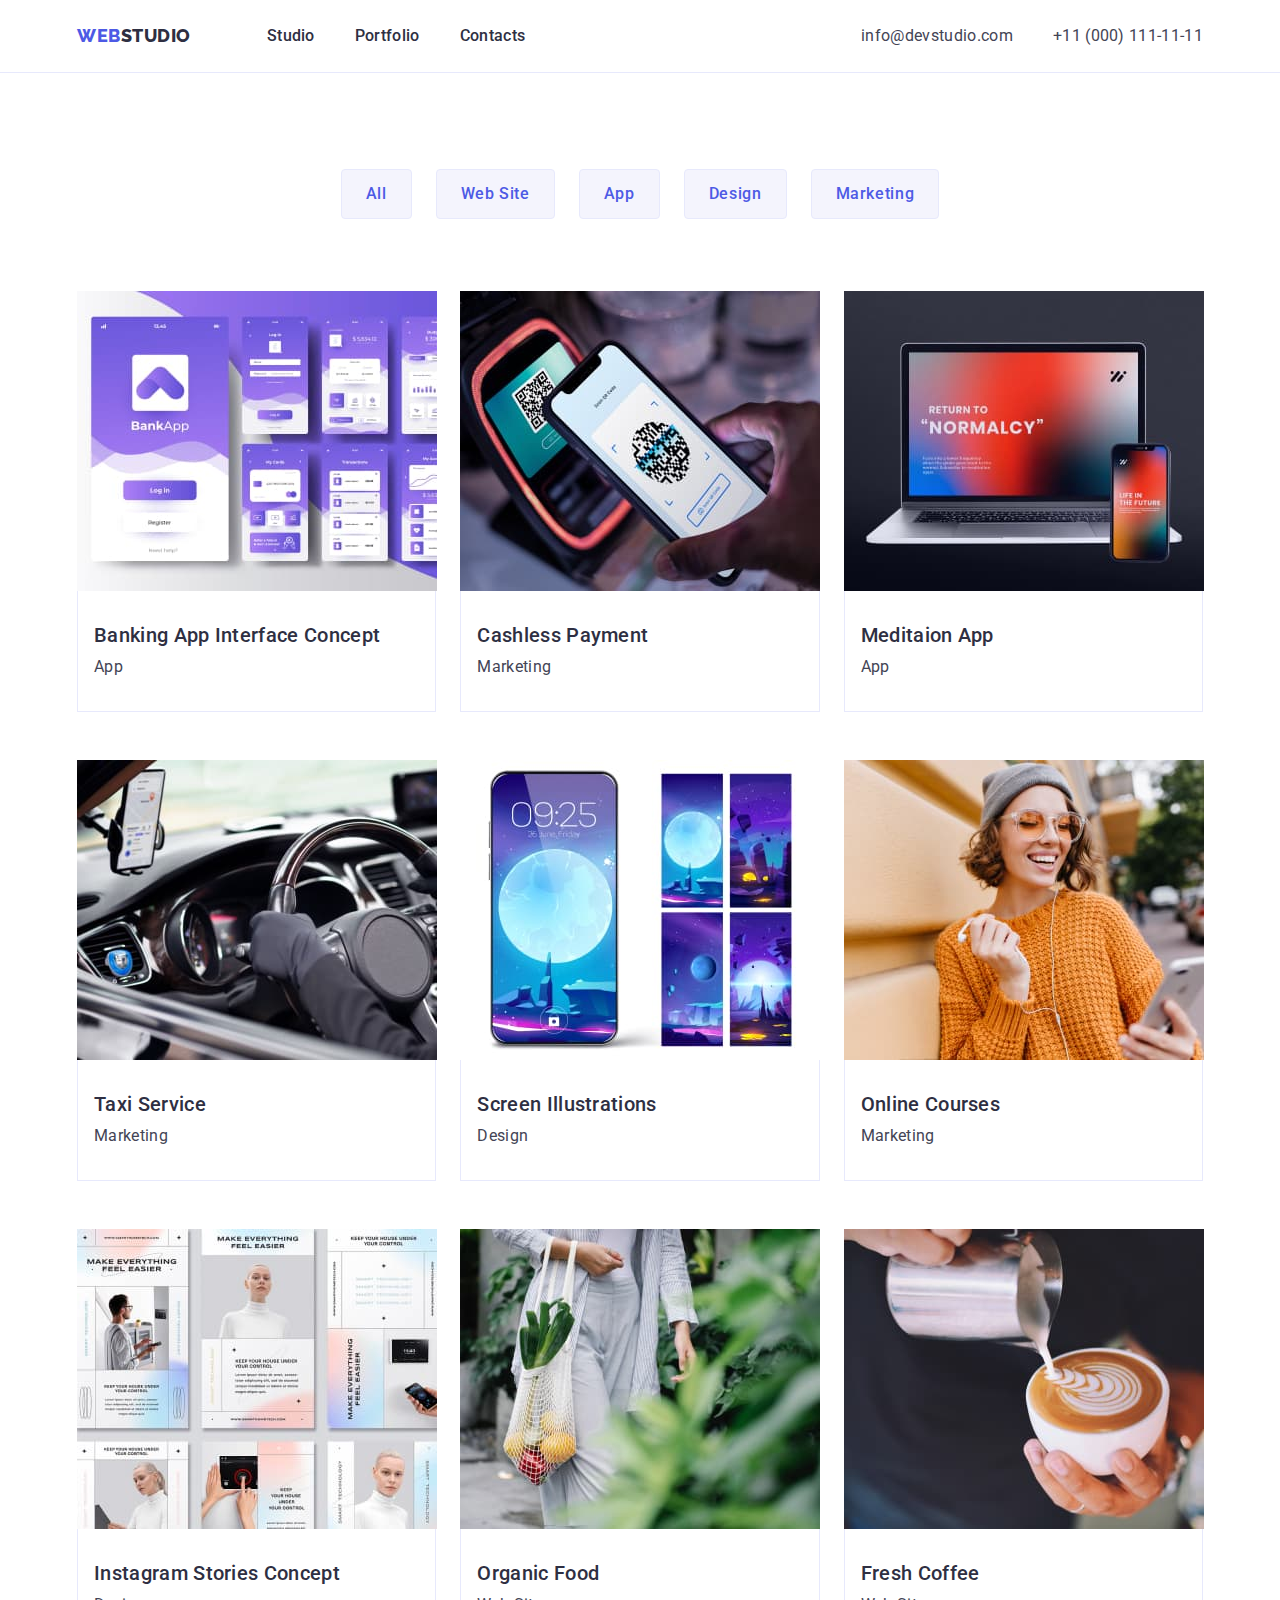
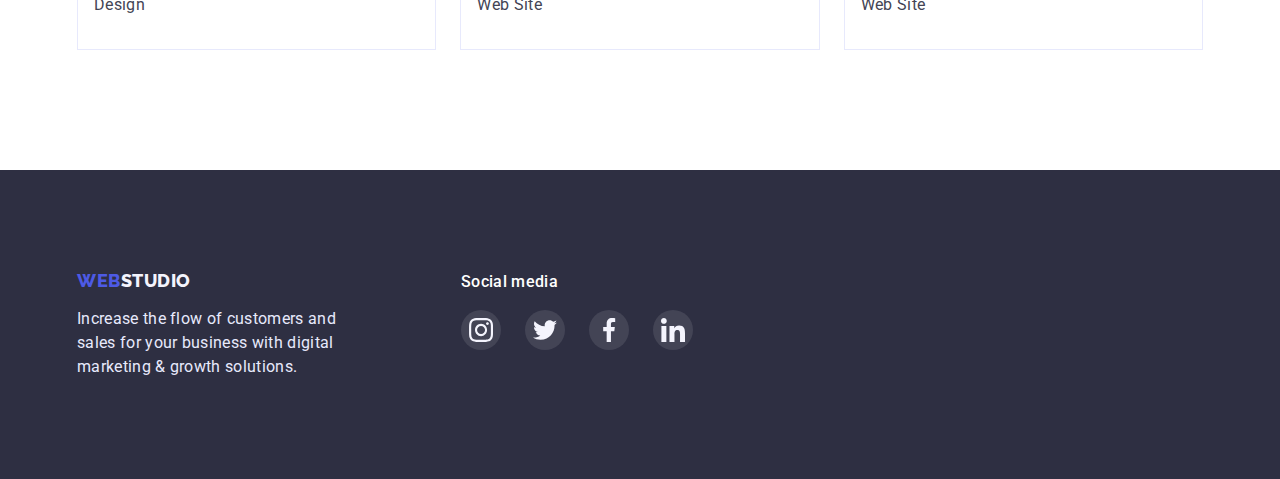
==== portfolio.html @ e767405e "Initial commit" ====
<!DOCTYPE html>
<html lang="en">

<head>
    <meta charset="UTF-8">
    <meta http-equiv="X-UA-Compatible" content="IE=edge">
    <meta name="viewport" content="width=device-width, initial-scale=1.0">
    <title>WebStudio</title>
    <link rel="stylesheet" href="https://cdnjs.cloudflare.com/ajax/libs/modern-normalize/1.1.0/modern-normalize.css"
        integrity="sha512-Y0MM+V6ymRKN2zStTqzQ227DWhhp4Mzdo6gnlRnuaNCbc+YN/ZH0sBCLTM4M0oSy9c9VKiCvd4Jk44aCLrNS5Q=="
        crossorigin="anonymous" referrerpolicy="no-referrer" />
    <link rel="preconnect" href="https://fonts.googleapis.com">
    <link rel="preconnect" href="https://fonts.gstatic.com" crossorigin>
    <link
        href="https://fonts.googleapis.com/css2?family=Raleway:wght@800&family=Roboto:wght@400;500;700;900&display=swap"
        rel="stylesheet">
    <link rel="stylesheet" href="./css/styles.css">
</head>

<body>
    <!-- Header -->
    <header class="header">
        <div class="container header-container">
            <nav class="header-nav">
                <a href="./index.html" class="header-logo"><span class="logo-accent">Web</span>Studio</a>

                <ul class="header-list">

                    <li class="header-item"><a href="./index.html" class="header-link">Studio</a></li>
                    <li class="header-item"><a href="./portfolio.html" class="header-link">Portfolio</a></li>
                    <li class="header-item"><a href="" class="header-link">Contacts</a></li>
                </ul>
            </nav>
            <address class="address">
                <ul class="address-list">
                    <li class="address-item"><a href="mailto:info@devstudio.com"
                            class="address-mail">info@devstudio.com</a>
                    </li>
                    <li class="address-item"><a href="tel:+110001111111" class="address-tel">+11 (000) 111-11-11</a>
                    </li>
                </ul>
        </div>
        </address>
    </header>
    <main>
        <!-- Portfolio -->
        <section class="portfolio">
            <div class="container">
                <h1 class="portfolio-title visually-hidden">Portfolio</h1>
                <ul class="portfolio-list">
                    <li class="portfolio-item"><button type="button" class="portfolio-btn">All</button></li>
                    <li class="portfolio-item"><button type="button" class="portfolio-btn">Web Site</button></li>
                    <li class="portfolio-item"><button type="button" class="portfolio-btn">App</button></li>
                    <li class="portfolio-item"><button type="button" class="portfolio-btn">Design</button></li>
                    <li class="portfolio-item"><button type="button" class="portfolio-btn">Marketing</button></li>
                </ul>

                <!-- Gallery -->
                <ul class="gallery-list">
                    <li class="gallery-item">
                        <a href="" class="gallery-link"> <img src="./imgn-portfolio/bank.jpg" alt="Bank App" width="360"
                                height="300">
                            <div class="portfolio-card">
                                <h3 class="gallery-subtitle">Banking App Interface Concept</h3>
                                <p class="gallery-text">App</p>
                            </div>
                        </a>
                    </li>
                    <li class="gallery-item">
                        <a href="" class="gallery-link"> <img src="./imgn-portfolio/cash.jpg" alt="Apple Pay"
                                width="360" height="300">
                            <div class="portfolio-card">
                                <h3 class="gallery-subtitle">Cashless Payment</h3>
                                <p class="gallery-text">Marketing</p>
                            </div>
                        </a>
                    </li>
                    <li class="gallery-item">
                        <a href="" class="gallery-link"> <img src="./imgn-portfolio/meditation.jpg"
                                alt="Laptop and phone" width="360" height="300">
                            <div class="portfolio-card">
                                <h3 class="gallery-subtitle">Meditaion App</h3>
                                <p class="gallery-text">App</p>
                            </div>
                        </a>
                    </li>
                    <li class="gallery-item">
                        <a href="" class="gallery-link"> <img src="./imgn-portfolio/taxi.jpg" alt="Taxi Service"
                                width="360" height="300">
                            <div class="portfolio-card">
                                <h3 class="gallery-subtitle">Taxi Service</h3>
                                <p class="gallery-text">Marketing</p>
                            </div>
                        </a>
                    </li>
                    <li class="gallery-item">
                        <a href="" class="gallery-link"> <img src="./imgn-portfolio/phone.jpg" alt="Phone" width="360"
                                height="300">
                            <div class="portfolio-card">
                                <h3 class="gallery-subtitle">Screen Illustrations</h3>
                                <p class="gallery-text">Design</p>
                            </div>
                        </a>
                    </li>
                    <li class="gallery-item">
                        <a href="" class="gallery-link"> <img src="./imgn-portfolio/girlwithphone.jpg"
                                alt="Girl with phone" width="360" height="300">
                            <div class="portfolio-card">
                                <h3 class="gallery-subtitle">Online Courses</h3>
                                <p class="gallery-text">Marketing</p>
                            </div>
                        </a>
                    </li>
                    <li class="gallery-item">
                        <a href="" class="gallery-link"> <img src="./imgn-portfolio/insta.jpg" alt="Instagram Story"
                                width="360" height="300">
                            <div class="portfolio-card">
                                <h3 class="gallery-subtitle">Instagram Stories Concept</h3>
                                <p class="gallery-text">Design</p>
                            </div>
                        </a>
                    </li>
                    <li class="gallery-item">
                        <a href="" class="gallery-link"> <img src="./imgn-portfolio/food.jpg" alt="Vegetables"
                                width="360" height="300">
                            <div class="portfolio-card">
                                <h3 class="gallery-subtitle">Organic Food</h3>
                                <p class="gallery-text">Web Site</p>
                            </div>
                        </a>
                    </li>
                    <li class="gallery-item">
                        <a href="" class="gallery-link"> <img src="./imgn-portfolio/cofee.jpg" alt="Cappuccino"
                                width="360" height="300">
                            <div class="portfolio-card">
                                <h3 class="gallery-subtitle">Fresh Coffee</h3>
                                <p class="gallery-text">Web Site</p>
                            </div>
                        </a>
                    </li>
                </ul>
            </div>
        </section>
    </main>
    <!-- Footer -->
    <footer class="footer">
        <div class="container footer-conctainer">
            <div class="footer-logo-text"> <a href="./index.html" class="footer-logo"><span
                        class="logo-accent">Web</span>Studio</a>
                <p class="footer-text">Increase the flow of customers and sales for your business with digital marketing
                    &
                    growth solutions.</p>
            </div>


            <div class="footer-social">
                <p class="footer-social-text">Social media</p>
                <ul class="footer-social-list">

                    <li class="footer-social-item"><a href="" class="footer-social-link">
                            <svg class="footer-social-icon" width="24" height="24">
                                <use href="./images/symbol-defs.svg#icon-instagram"></use>
                            </svg></a></li>
                    <li class="footer-social-item"><a href="" class="footer-social-link"><svg class="team-social-icon"
                                width="24" height="24">
                                <use href="./images/symbol-defs.svg#icon-twitter"></use>
                            </svg></a></li>
                    <li class="footer-social-item"><a href="" class="footer-social-link"><svg class="team-social-icon"
                                width="24" height="24">
                                <use href="./images/symbol-defs.svg#icon-facebook"></use>
                            </svg></a></li>
                    <li class="footer-social-item"><a href="" class="footer-social-link"><svg class="team-social-icon"
                                width="24" height="24">
                                <use href="./images/symbol-defs.svg#icon-linkedin"></use>
                            </svg></a></li>
                </ul>
            </div>
        </div>
    </footer>
</body>

</html>
---- css/styles.css ----
:root {
    --logo-color: #4D5AE5;
    --logo-second-color: #F4F4FD;
    --hero-color: #FFFFFF;
    --primary-color: #2E2F42;
    --secondary-color: #434455;
    --footer-color: #E7E9FC;
    --background-btn: #404BBF;

}

body {
    font-family: 'Roboto', sans-serif;
    letter-spacing: 0.02em;
    background-color: var(--hero-color);
}

h1,
h2,
h3,
h4,
h5,
h6,
p {
    margin: 0;
}

ul {
    list-style: none;
    margin: 0;
    padding: 0;
}

img {
    display: block;
}

.container {
    max-width: 1156px;
    margin: 0 auto;
    padding: 0 15px;
}

/* header */
.header {
    border-bottom: 1px solid #E7E9FC;
}

.header-container {
    display: flex;
    align-items: center;

}

.header-nav {
    display: flex;
}

.header-list {
    display: flex;
    gap: 40px;
    margin-left: 76px;
    align-items: center;
}

.address {
    margin-left: auto;
}

.address-list {
    display: flex;
    gap: 40px;
}

.header-logo {
    text-decoration: none;
    font-family: 'Raleway';
    font-weight: 800;
    font-size: 18px;
    line-height: 1.33;
    letter-spacing: 0.03em;
    text-transform: uppercase;
    color: var(--primary-color);
    padding-top: 24px;
    padding-bottom: 24px;
}

.header-logo .logo-accent {
    color: var(--logo-color);
}

.header-link {

    text-decoration: none;
    font-weight: 500;
    font-size: 16px;
    line-height: 1.5;
    color: var(--primary-color);
    padding-top: 24px;
    padding-bottom: 24px;
}

.header-link:hover,
.header-link:focus {
    color: var(--logo-color);
}


.address-mail,
.address-tel {
    font-style: normal;
    text-decoration: none;
    font-size: 16px;
    line-height: 24px;
    color: var(--secondary-color);
    padding-top: 24px;
    padding-bottom: 24px;

}


.address-mail:hover,
.address-mail:focus,
.address-tel:hover,
.address-tel:focus {
    color: var(--logo-color)
}

/*Hero  */
.hero {
    max-width: 1440px;
    margin-left: auto;
    margin-right: auto;
    padding-top: 188px;
    padding-bottom: 188px;
    text-align: center;
    background-image:
        linear-gradient(rgba(46, 47, 66, 0.7), rgba(46, 47, 66, 0.7)),
        url(../images/peopleoffice.jpg);
    background-repeat: no-repeat;
    background-position: center;
    background-size: cover;
}

.hero-title {
    margin: 0 auto 48px;
    max-width: 496px;
    font-size: 56px;
    line-height: 1.07;
    text-align: center;
    color: var(--hero-color);
}

.hero-btn {
    padding: 16px 32px;
    border-radius: 4px;
    border-color: var(--logo-color);
    box-shadow: 0px 4px 4px rgba(0, 0, 0, 0.15);

    font-family: inherit;
    font-weight: 500;
    font-size: 16px;
    line-height: 1.5;
    letter-spacing: 0.04em;
    color: var(--hero-color);
    background-color: var(--logo-color);
    cursor: pointer;
}

.hero-btn:is(:hover, :focus) {
    background-color: var(--background-btn);
}

/* advantages */
.advantages {
    padding-top: 120px;
    padding-bottom: 120px;
}

.advantages-list {
    display: flex;
    gap: 24px;
}

.advantages-item {
    min-width: 264px;
    /* width: calc((100% - 72px) / 4); */
}

.visually-hidden {
    position: absolute;
    height: 1px;
    margin: -1px;
    border: 0;
    padding: 0;
    white-space: nowrap;
    clip-path: inset(100%);
    clip: rect(0 0 0 0);
    overflow: hidden;
    width: 1px;
}

.advantages-subtitle {
    margin-bottom: 8px;
    font-weight: 500;
    font-size: 20px;
    line-height: 1.2;
    color: var(--primary-color)
}

.advantages-text {
    font-size: 16px;
    line-height: 1.5;
    color: var(--secondary-color);
}



.advantages-icon-list {
    margin-bottom: 8px;
    display: flex;
    gap: 24px;
    justify-content: center;
    align-items: center;
}

.advantages-icon-item {
    display: flex;
    justify-content: center;
    align-items: center;
    width: 264px;
    height: 112px;
    background: #F4F4FD;
    border-radius: 4px;
}

.advantages-icon {}

/* What are we doing */
.works {
    padding-bottom: 120px;
}

.works-title {
    margin-bottom: 72px;

    font-size: 36px;
    line-height: 1.11;
    text-align: center;
    text-transform: capitalize;
    color: var(--primary-color);

}

.works-list {
    display: flex;
    width: calc((100% - 48px) / 3);
    gap: 24px;
}

/* team */
.team {
    padding-top: 120px;
    padding-bottom: 120px;
    background-color: var(--logo-second-color);
}

.team-list {
    display: flex;
    width: calc((100% - 72px) / 4);
    gap: 24px;
}

.team-item {
    border-radius: 0px 0px 4px 4px;
    box-shadow: 0px 1px 6px rgba(46, 47, 66, 0.08), 0px 1px 1px rgba(46, 47, 66, 0.16), 0px 2px 1px rgba(46, 47, 66, 0.08);
}

.team-description {
    padding-top: 32px;
    padding-bottom: 32px;
    text-align: center;
    background-color: var(--hero-color);
}


.team-title {
    margin-bottom: 72px;

    font-size: 36px;
    line-height: 1.11;
    text-align: center;
    text-transform: capitalize;
    color: var(--primary-color);
}

.team-subtitle {

    margin-bottom: 8px;

    font-weight: 500;
    font-size: 20px;
    line-height: 1.2;
    color: var(--primary-color);
}

.team-text {
    margin-bottom: 8px;
    font-size: 16px;
    line-height: 1.5;
    color: var(--secondary-color);
}

.team-social-list {
    display: flex;
    gap: 24px;
    justify-content: center;
}

.team-social-item {
    width: 40px;
    height: 40px;
}

.team-social-link {
    display: flex;
    justify-content: center;
    align-items: center;
    width: 100%;
    height: 100%;
    border-radius: 50%;
    background-color: var(--logo-color);
}

.team-social-link:hover,
.team-social-link:focus {
    background-color: var(--background-btn);
}

/* Customers */
.customers {
    padding-top: 130px;
    padding-bottom: 120px;
}

.customers-title {
    font-size: 36px;
    line-height: 1.11;
    text-transform: capitalize;
    color: var(--primary-color);
    text-align: center;
    margin-bottom: 72px;
}

.customers-list {
    display: flex;
    gap: 24px;
    justify-content: center;
}

.customers-item {
    width: 168px;
    height: 88px;
    border: 1px solid #8E8F99;
    border-radius: 4px;
}

.customers-link {
    display: flex;
    justify-content: center;
    align-items: center;
    width: 100%;
    height: 100%;
}

.customers-icon {
    fill: #8E8F99;
}

.customers-item:is(:hover, :focus) {
    border-color: var(--background-btn);
}



.customers-item:is(:hover, :focus) .customers-icon {
    fill: var(--background-btn);
}

/* footer */
.footer {
    padding-top: 100px;
    padding-bottom: 100px;
    background: var(--primary-color);
}


.footer-logo {
    text-decoration: none;
    font-family: 'Raleway';
    font-weight: 800;
    font-size: 18px;
    line-height: 1.17;
    letter-spacing: 0.03em;
    text-transform: uppercase;
    color: var(--logo-second-color);
}

.footer-logo .logo-accent {
    color: var(--logo-color);
}

.footer-text {
    margin-top: 16px;
    max-width: 264px;
    font-size: 16px;
    line-height: 1.5;
    color: var(--footer-color);
}

.footer-social-text {
    margin-bottom: 16px;
    font-weight: 500;
    font-size: 16px;
    line-height: 1.5;
    color: var(--hero-color);
}

.footer-conctainer {
    display: flex;
}

.footer-social {
    margin-left: 120px;
    /* max-width: 208px; */

}

.footer-social-list {
    display: flex;
    gap: 24px;

}


.footer-social-item {
    width: 40px;
    height: 40px;
}


.footer-social-link {
    display: flex;
    justify-content: center;
    align-items: center;
    width: 100%;
    height: 100%;
    border-radius: 50%;
    background-color: var(--secondary-color);
}

.footer-social-link:is(:hover, :focus) {
    background-color: #31D0AA;
}




/* Porfolio.html */
.portfolio-list {

    margin-bottom: 72px;
    display: flex;
    justify-content: center;
    gap: 24px;
}

.portfolio-btn {
    padding: 12px 24px;
    font-family: inherit;
    font-weight: 500;
    font-size: 16px;
    line-height: 1.5;
    letter-spacing: 0.04em;
    color: var(--logo-color);
    background-color: var(--logo-second-color);
    cursor: pointer;
    border: 1px solid #E7E9FC;
    border-radius: 4px;
}

.portfolio-btn:hover,
.portfolio-btn:focus {
    background: var(--background-btn);
    color: var(--hero-color);
    box-shadow: 0px 3px 1px rgba(0, 0, 0, 0.1), 0px 2px 1px rgba(0, 0, 0, 0.08), 0px 2px 2px rgba(0, 0, 0, 0.12);

}

/* gallery */
.portfolio {
    padding-top: 96px;
    padding-bottom: 120px;
}

.gallery-list {
    display: flex;
    flex-wrap: wrap;
    row-gap: 48px;
    column-gap: 24px;


}

.portfolio-card {
    padding-left: 16px;
    padding-top: 32px;
    padding-bottom: 32px;
    background-color: var(--hero-color);
    border-bottom: 1px solid #E7E9FC;
    border-right: 1px solid #E7E9FC;
    border-left: 1px solid #E7E9FC;
}

.gallery-item {
    width: calc((100% - 48px) / 3);
}

.gallery-item:is(:hover, :focus) {
    box-shadow: 0px 1px 6px rgba(46, 47, 66, 0.08), 0px 1px 1px rgba(46, 47, 66, 0.16), 0px 2px 1px rgba(46, 47, 66, 0.08);
}

.gallery-subtitle {
    margin-bottom: 8px;
    font-weight: 500;
    font-size: 20px;
    line-height: 1.2;
    color: var(--primary-color);
}

.gallery-text {
    font-size: 16px;
    line-height: 1.5;
    color: var(--secondary-color);
}

.gallery-link {
    text-decoration: none;
}
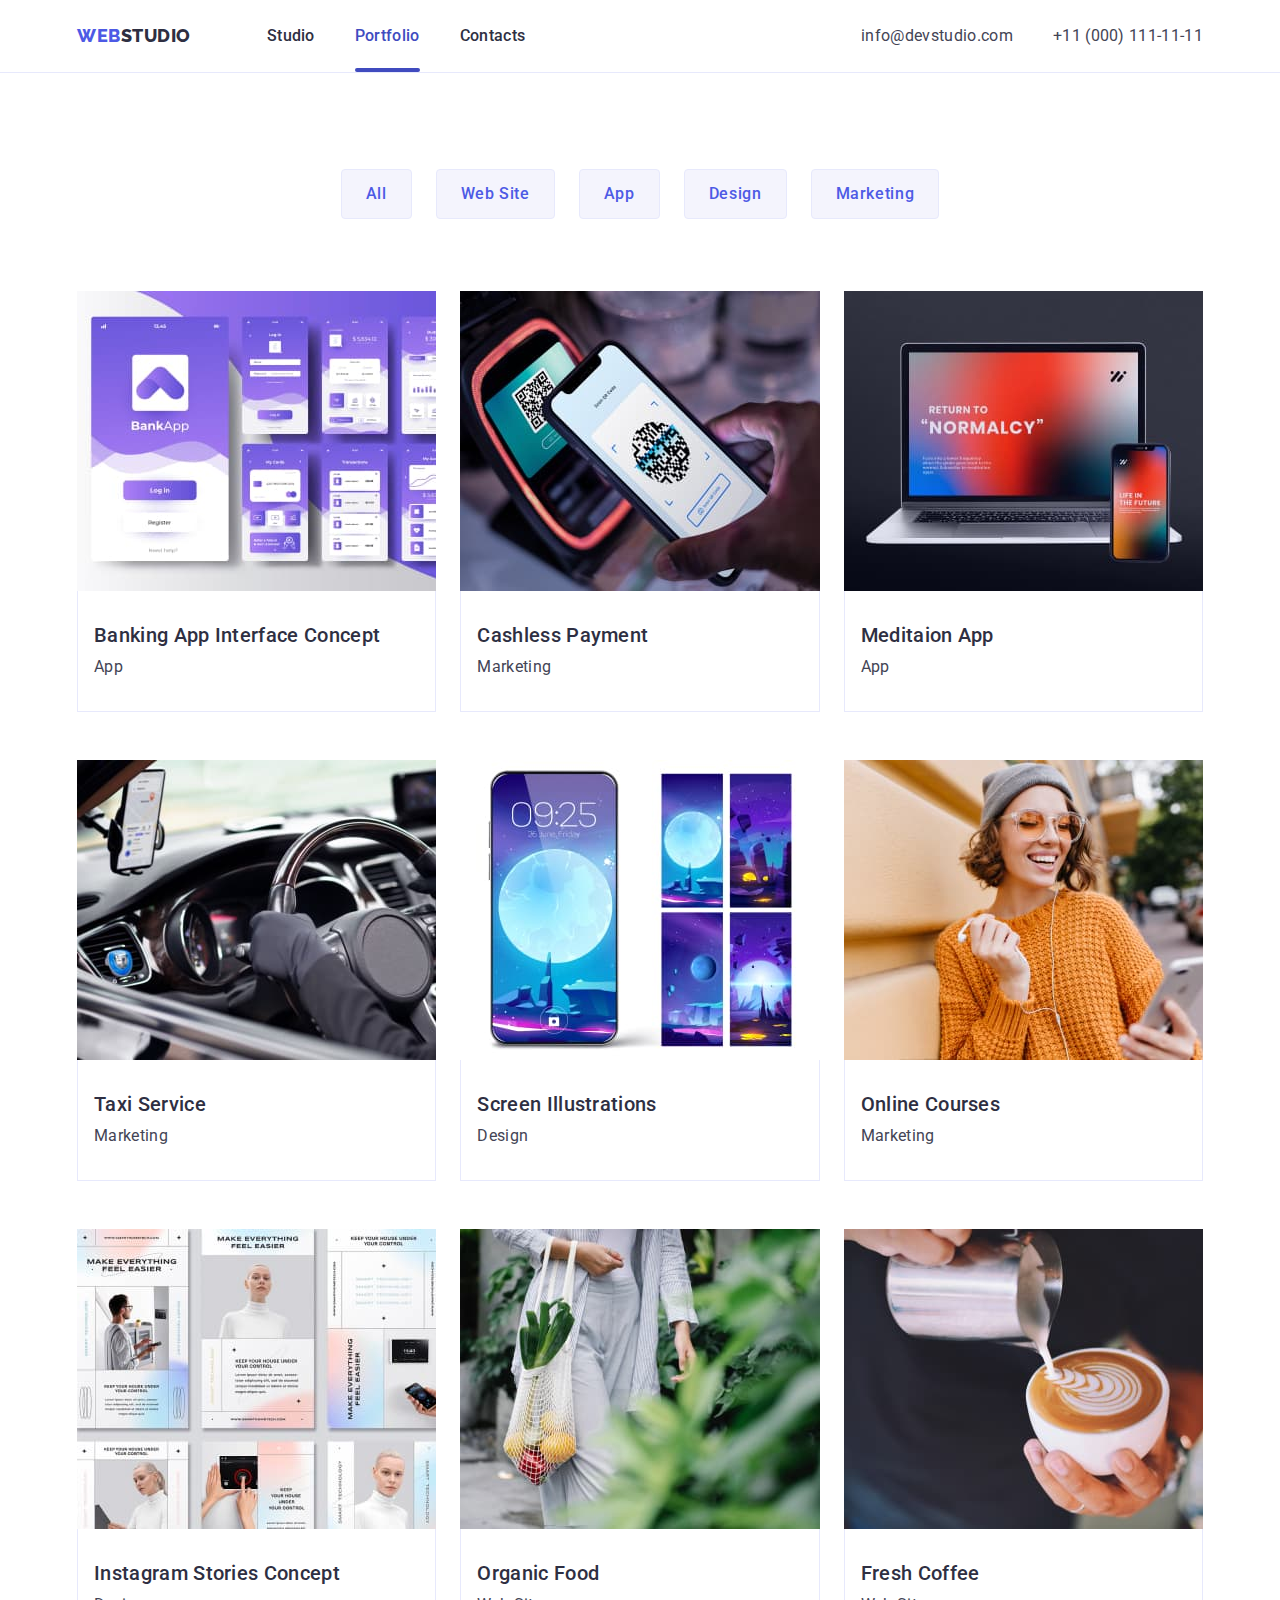
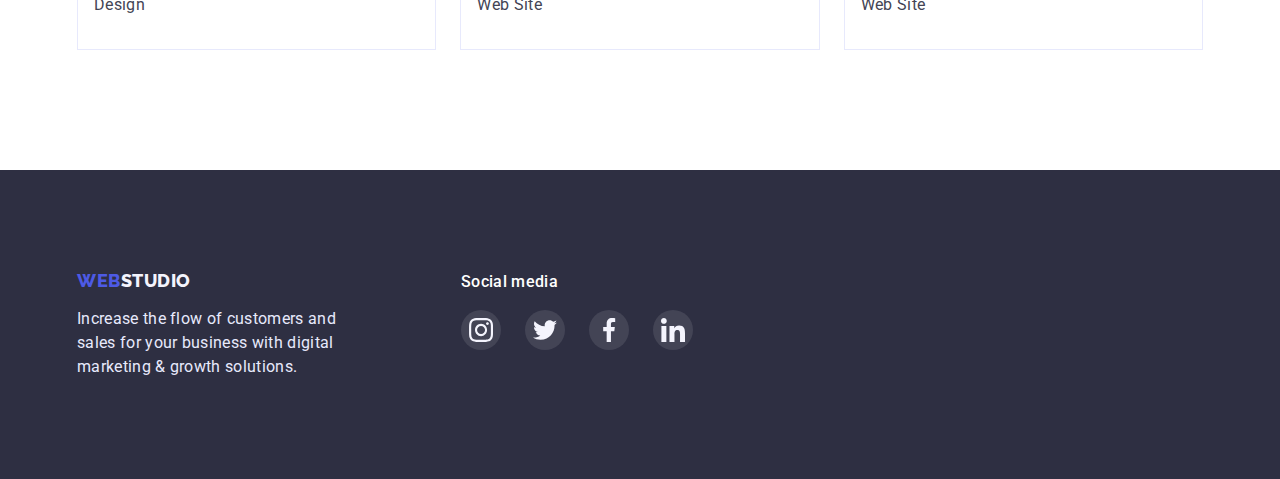
==== commit 5a2b0e8c: "Home Work 5" ====
--- a/portfolio.html
+++ b/portfolio.html
@@ -27,7 +27,7 @@
                 <ul class="header-list">
 
                     <li class="header-item"><a href="./index.html" class="header-link">Studio</a></li>
-                    <li class="header-item"><a href="./portfolio.html" class="header-link">Portfolio</a></li>
+                    <li class="header-item"><a href="./portfolio.html" class="header-link active">Portfolio</a></li>
                     <li class="header-item"><a href="" class="header-link">Contacts</a></li>
                 </ul>
             </nav>
@@ -39,8 +39,9 @@
                     <li class="address-item"><a href="tel:+110001111111" class="address-tel">+11 (000) 111-11-11</a>
                     </li>
                 </ul>
+            </address>
         </div>
-        </address>
+
     </header>
     <main>
         <!-- Portfolio -->
@@ -58,8 +59,14 @@
                 <!-- Gallery -->
                 <ul class="gallery-list">
                     <li class="gallery-item">
-                        <a href="" class="gallery-link"> <img src="./imgn-portfolio/bank.jpg" alt="Bank App" width="360"
-                                height="300">
+                        <a href="" class="gallery-link">
+                            <div class="gallery-wrap">
+                                <img src="./imgn-portfolio/bank.jpg" alt="Bank App" width="360" height="300">
+                                <p class="gallery-overlay-text">14 Stylish and User-Friendly App Design Concepts · Task
+                                    Manager App · Calorie Tracker App
+                                    · Exotic Fruit Ecommerce App ·
+                                    Cloud Storage App</p>
+                            </div>
                             <div class="portfolio-card">
                                 <h3 class="gallery-subtitle">Banking App Interface Concept</h3>
                                 <p class="gallery-text">App</p>
@@ -67,8 +74,14 @@
                         </a>
                     </li>
                     <li class="gallery-item">
-                        <a href="" class="gallery-link"> <img src="./imgn-portfolio/cash.jpg" alt="Apple Pay"
-                                width="360" height="300">
+                        <a href="" class="gallery-link">
+                            <div class="gallery-wrap">
+                                <img src="./imgn-portfolio/cash.jpg" alt="Apple Pay" width="360" height="300">
+                                <p class="gallery-overlay-text">14 Stylish and User-Friendly App Design Concepts · Task
+                                    Manager App · Calorie Tracker App
+                                    · Exotic Fruit Ecommerce App ·
+                                    Cloud Storage App</p>
+                            </div>
                             <div class="portfolio-card">
                                 <h3 class="gallery-subtitle">Cashless Payment</h3>
                                 <p class="gallery-text">Marketing</p>
@@ -76,8 +89,15 @@
                         </a>
                     </li>
                     <li class="gallery-item">
-                        <a href="" class="gallery-link"> <img src="./imgn-portfolio/meditation.jpg"
-                                alt="Laptop and phone" width="360" height="300">
+                        <a href="" class="gallery-link">
+                            <div class="gallery-wrap">
+                                <img src="./imgn-portfolio/meditation.jpg" alt="Laptop and phone" width="360"
+                                    height="300">
+                                <p class="gallery-overlay-text">14 Stylish and User-Friendly App Design Concepts · Task
+                                    Manager App · Calorie Tracker App
+                                    · Exotic Fruit Ecommerce App ·
+                                    Cloud Storage App</p>
+                            </div>
                             <div class="portfolio-card">
                                 <h3 class="gallery-subtitle">Meditaion App</h3>
                                 <p class="gallery-text">App</p>
@@ -85,8 +105,14 @@
                         </a>
                     </li>
                     <li class="gallery-item">
-                        <a href="" class="gallery-link"> <img src="./imgn-portfolio/taxi.jpg" alt="Taxi Service"
-                                width="360" height="300">
+                        <a href="" class="gallery-link">
+                            <div class="gallery-wrap">
+                                <img src="./imgn-portfolio/taxi.jpg" alt="Taxi Service" width="360" height="300">
+                                <p class="gallery-overlay-text">14 Stylish and User-Friendly App Design Concepts · Task
+                                    Manager App · Calorie Tracker App
+                                    · Exotic Fruit Ecommerce App ·
+                                    Cloud Storage App</p>
+                            </div>
                             <div class="portfolio-card">
                                 <h3 class="gallery-subtitle">Taxi Service</h3>
                                 <p class="gallery-text">Marketing</p>
@@ -94,8 +120,14 @@
                         </a>
                     </li>
                     <li class="gallery-item">
-                        <a href="" class="gallery-link"> <img src="./imgn-portfolio/phone.jpg" alt="Phone" width="360"
-                                height="300">
+                        <a href="" class="gallery-link">
+                            <div class="gallery-wrap">
+                                <img src="./imgn-portfolio/phone.jpg" alt="Phone" width="360" height="300">
+                                <p class="gallery-overlay-text">14 Stylish and User-Friendly App Design Concepts · Task
+                                    Manager App · Calorie Tracker App
+                                    · Exotic Fruit Ecommerce App ·
+                                    Cloud Storage App</p>
+                            </div>
                             <div class="portfolio-card">
                                 <h3 class="gallery-subtitle">Screen Illustrations</h3>
                                 <p class="gallery-text">Design</p>
@@ -103,8 +135,15 @@
                         </a>
                     </li>
                     <li class="gallery-item">
-                        <a href="" class="gallery-link"> <img src="./imgn-portfolio/girlwithphone.jpg"
-                                alt="Girl with phone" width="360" height="300">
+                        <a href="" class="gallery-link">
+                            <div class="gallery-wrap">
+                                <img src="./imgn-portfolio/girlwithphone.jpg" alt="Girl with phone" width="360"
+                                    height="300">
+                                <p class="gallery-overlay-text">14 Stylish and User-Friendly App Design Concepts · Task
+                                    Manager App · Calorie Tracker App
+                                    · Exotic Fruit Ecommerce App ·
+                                    Cloud Storage App</p>
+                            </div>
                             <div class="portfolio-card">
                                 <h3 class="gallery-subtitle">Online Courses</h3>
                                 <p class="gallery-text">Marketing</p>
@@ -112,8 +151,14 @@
                         </a>
                     </li>
                     <li class="gallery-item">
-                        <a href="" class="gallery-link"> <img src="./imgn-portfolio/insta.jpg" alt="Instagram Story"
-                                width="360" height="300">
+                        <a href="" class="gallery-link">
+                            <div class="gallery-wrap">
+                                <img src="./imgn-portfolio/insta.jpg" alt="Instagram Story" width="360" height="300">
+                                <p class="gallery-overlay-text">14 Stylish and User-Friendly App Design Concepts · Task
+                                    Manager App · Calorie Tracker App
+                                    · Exotic Fruit Ecommerce App ·
+                                    Cloud Storage App</p>
+                            </div>
                             <div class="portfolio-card">
                                 <h3 class="gallery-subtitle">Instagram Stories Concept</h3>
                                 <p class="gallery-text">Design</p>
@@ -121,8 +166,14 @@
                         </a>
                     </li>
                     <li class="gallery-item">
-                        <a href="" class="gallery-link"> <img src="./imgn-portfolio/food.jpg" alt="Vegetables"
-                                width="360" height="300">
+                        <a href="" class="gallery-link">
+                            <div class="gallery-wrap">
+                                <img src="./imgn-portfolio/food.jpg" alt="Vegetables" width="360" height="300">
+                                <p class="gallery-overlay-text">14 Stylish and User-Friendly App Design Concepts · Task
+                                    Manager App · Calorie Tracker App
+                                    · Exotic Fruit Ecommerce App ·
+                                    Cloud Storage App</p>
+                            </div>
                             <div class="portfolio-card">
                                 <h3 class="gallery-subtitle">Organic Food</h3>
                                 <p class="gallery-text">Web Site</p>
@@ -130,8 +181,14 @@
                         </a>
                     </li>
                     <li class="gallery-item">
-                        <a href="" class="gallery-link"> <img src="./imgn-portfolio/cofee.jpg" alt="Cappuccino"
-                                width="360" height="300">
+                        <a href="" class="gallery-link">
+                            <div class="gallery-wrap">
+                                <img src="./imgn-portfolio/cofee.jpg" alt="Cappuccino" width="360" height="300">
+                                <p class="gallery-overlay-text">14 Stylish and User-Friendly App Design Concepts · Task
+                                    Manager App · Calorie Tracker App
+                                    · Exotic Fruit Ecommerce App ·
+                                    Cloud Storage App</p>
+                            </div>
                             <div class="portfolio-card">
                                 <h3 class="gallery-subtitle">Fresh Coffee</h3>
                                 <p class="gallery-text">Web Site</p>
--- a/css/styles.css
+++ b/css/styles.css
@@ -98,13 +98,31 @@
     color: var(--primary-color);
     padding-top: 24px;
     padding-bottom: 24px;
+    transition: color 250ms cubic-bezier(0.4, 0, 0.2, 1);
 }
 
 .header-link:hover,
 .header-link:focus {
     color: var(--logo-color);
-}
-
+
+}
+
+.active {
+    color: var(--background-btn);
+    position: relative;
+}
+
+.active::after {
+    content: '';
+    position: absolute;
+    left: 0;
+    bottom: -3px;
+
+    background-color: var(--background-btn);
+    border-radius: 2px;
+    height: 4px;
+    width: 100%;
+}
 
 .address-mail,
 .address-tel {
@@ -115,6 +133,7 @@
     color: var(--secondary-color);
     padding-top: 24px;
     padding-bottom: 24px;
+    transition: color 250ms cubic-bezier(0.4, 0, 0.2, 1);
 
 }
 
@@ -165,6 +184,7 @@
     color: var(--hero-color);
     background-color: var(--logo-color);
     cursor: pointer;
+    transition: background-color 250ms cubic-bezier(0.4, 0, 0.2, 1);
 }
 
 .hero-btn:is(:hover, :focus) {
@@ -234,7 +254,7 @@
     border-radius: 4px;
 }
 
-.advantages-icon {}
+
 
 /* What are we doing */
 .works {
@@ -330,6 +350,7 @@
     height: 100%;
     border-radius: 50%;
     background-color: var(--logo-color);
+    transition: background-color 250ms cubic-bezier(0.4, 0, 0.2, 1);
 }
 
 .team-social-link:hover,
@@ -363,6 +384,7 @@
     height: 88px;
     border: 1px solid #8E8F99;
     border-radius: 4px;
+    transition: border-color 250ms cubic-bezier(0.4, 0, 0.2, 1);
 }
 
 .customers-link {
@@ -371,10 +393,14 @@
     align-items: center;
     width: 100%;
     height: 100%;
+
+
 }
 
 .customers-icon {
     fill: #8E8F99;
+    transition: fill 250ms cubic-bezier(0.4, 0, 0.2, 1);
+
 }
 
 .customers-item:is(:hover, :focus) {
@@ -457,6 +483,7 @@
     height: 100%;
     border-radius: 50%;
     background-color: var(--secondary-color);
+    transition: background-color 250ms cubic-bezier(0.4, 0, 0.2, 1);
 }
 
 .footer-social-link:is(:hover, :focus) {
@@ -487,6 +514,9 @@
     cursor: pointer;
     border: 1px solid #E7E9FC;
     border-radius: 4px;
+    transition: background-color 250ms cubic-bezier(0.4, 0, 0.2, 1),
+        color 250ms cubic-bezier(0.4, 0, 0.2, 1),
+        box-shadow 250ms cubic-bezier(0.4, 0, 0.2, 1);
 }
 
 .portfolio-btn:hover,
@@ -524,6 +554,7 @@
 
 .gallery-item {
     width: calc((100% - 48px) / 3);
+    transition: box-shadow 250ms cubic-bezier(0.4, 0, 0.2, 1);
 }
 
 .gallery-item:is(:hover, :focus) {
@@ -546,4 +577,92 @@
 
 .gallery-link {
     text-decoration: none;
+
+}
+
+.gallery-link:is(:hover, :focus) .gallery-overlay-text {
+    transform: translateY(0);
+}
+
+.gallery-wrap {
+    position: relative;
+    overflow: hidden;
+}
+
+.gallery-overlay-text {
+    font-size: 16px;
+    line-height: 1.50;
+    color: var(--logo-second-color);
+    padding: 40px 32px 0;
+    position: absolute;
+    top: 0;
+    left: 0;
+    background-color: var(--logo-color);
+    width: 100%;
+    height: 100%;
+    transform: translateY(100%);
+    transition: transform 250ms cubic-bezier(0.4, 0, 0.2, 1);
+    overflow: auto;
+}
+
+
+/* Modal */
+.backdrop {
+
+    width: 100%;
+    height: 100%;
+    background: rgba(46, 47, 66, 0.4);
+
+    position: fixed;
+    top: 0;
+    left: 0;
+    opacity: 1;
+    transition: opacity 250ms cubic-bezier(0.4, 0, 0.2, 1),
+        visibility 250ms cubic-bezier(0.4, 0, 0.2, 1);
+}
+
+.backdrop.is-hidden {
+    opacity: 0;
+    visibility: hidden;
+    pointer-events: none;
+
+}
+
+.modal {
+    width: 408px;
+    height: 584px;
+    background: #FCFCFC;
+    box-shadow: 0px 1px 1px rgba(0, 0, 0, 0.14), 0px 1px 3px rgba(0, 0, 0, 0.12), 0px 2px 1px rgba(0, 0, 0, 0.2);
+    border-radius: 4px;
+    padding: 24px;
+
+    position: absolute;
+    top: 50%;
+    left: 50%;
+    transform: translate(-50%, -50%) scale(1);
+    transition: transform 250ms cubic-bezier(0.4, 0, 0.2, 1);
+}
+
+.modal-close {
+    display: block;
+    margin-left: auto;
+    padding: 8px;
+    border: 1px solid rgba(0, 0, 0, 0.1);
+    background-color: var(--footer-color);
+    border-radius: 50%;
+    cursor: pointer;
+}
+
+.modal-close-button {
+    display: block;
+    width: 8px;
+    height: 8px;
+
+}
+
+
+
+
+.backdrop.is-hidden .modal {
+    transform: translate(-50%, -50%) scale(0.5);
 }